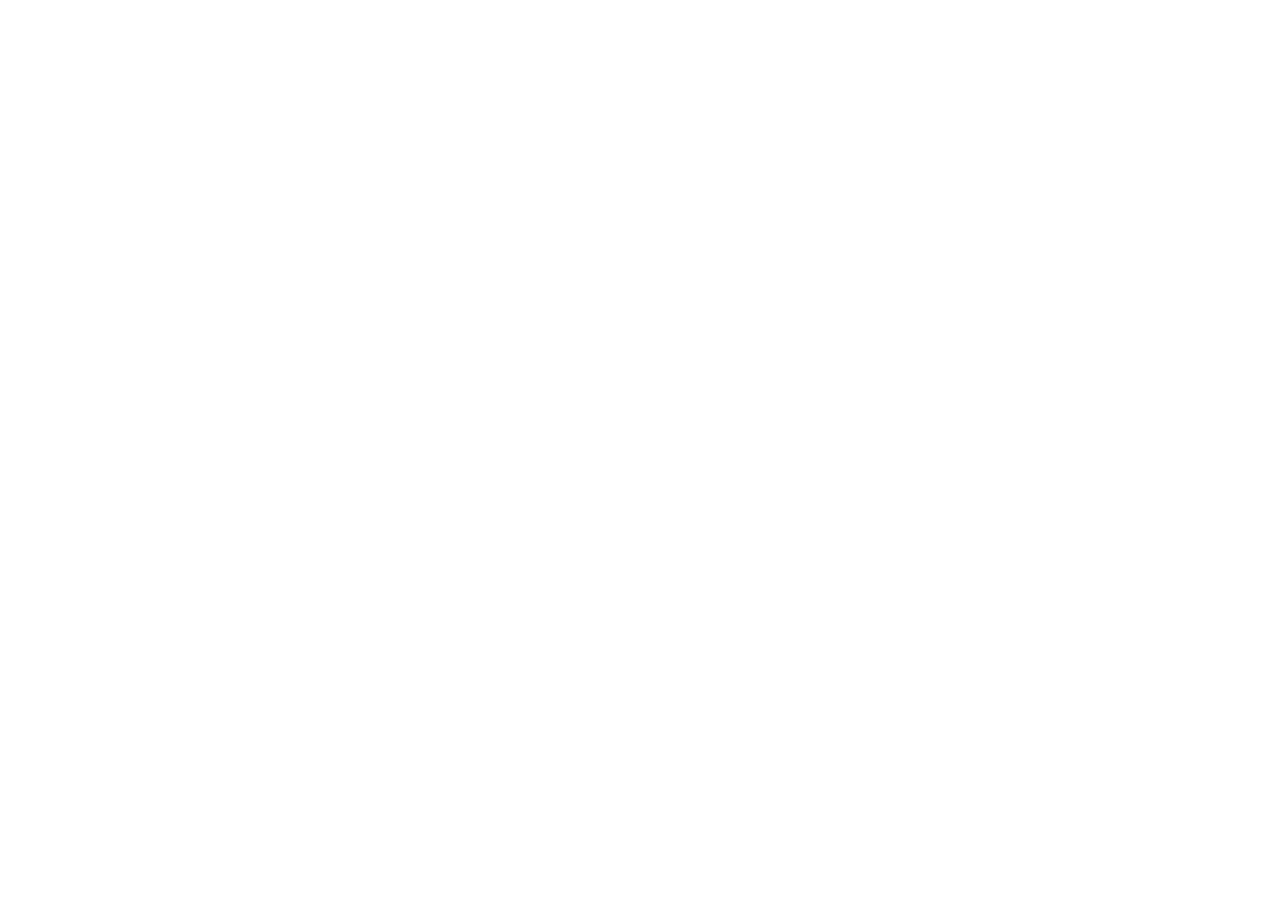
==== index.html @ 9fa8bd53 "Add Toot-Toot Twenty game pages." ====
<!doctype html>
<html lang="en">
  <head>
    <meta charset="UTF-8" />
    <meta
      name="viewport"
      content="width=device-width, initial-scale=1, viewport-fit=cover"
    />
    <meta name="format-detection" content="telephone=no" />
    <meta name="theme-color" content="#7EC8E3" />
    <title>Toot-Toot Twenty</title>
    <link rel="icon" href="./favicon.svg" type="image/svg+xml" />
    <script type="module" crossorigin src="./assets/index-SbmQ5bqv.js"></script>
    <link rel="stylesheet" crossorigin href="./assets/index-BKyDzNv6.css">
  </head>
  <body>
    <div id="app"></div>
  </body>
</html>
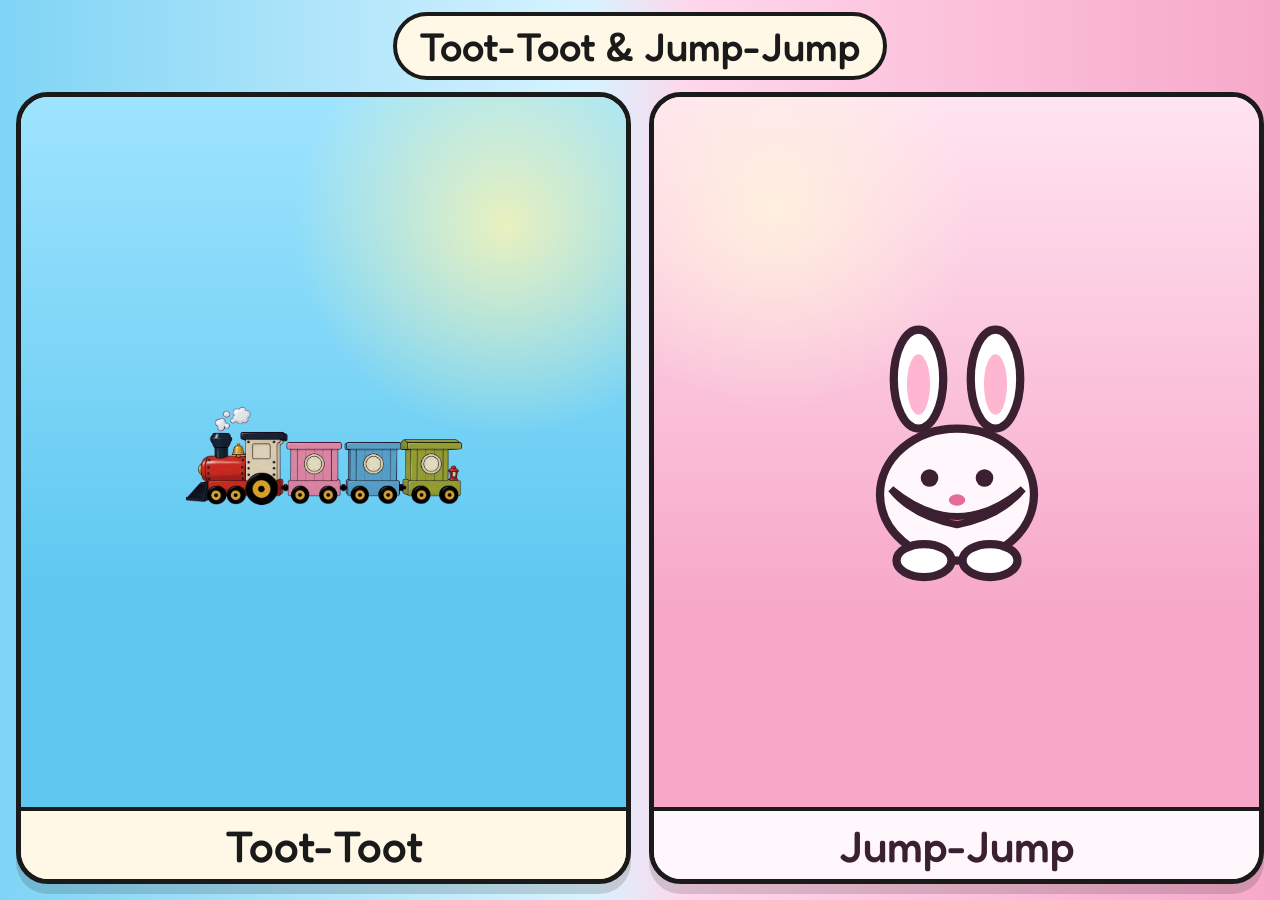
==== commit 35a85ddf: "Name the first page Toot-Toot & Jump-Jump." ====
--- a/index.html
+++ b/index.html
@@ -1,19 +1,13 @@
 <!doctype html>
 <html lang="en">
   <head>
-    <meta charset="UTF-8" />
-    <meta
-      name="viewport"
-      content="width=device-width, initial-scale=1, viewport-fit=cover"
-    />
-    <meta name="format-detection" content="telephone=no" />
-    <meta name="theme-color" content="#7EC8E3" />
-    <title>Toot-Toot Twenty</title>
-    <link rel="icon" href="./favicon.svg" type="image/svg+xml" />
-    <script type="module" crossorigin src="./assets/index-SbmQ5bqv.js"></script>
-    <link rel="stylesheet" crossorigin href="./assets/index-BKyDzNv6.css">
+    <meta charset="utf-8" />
+    <meta http-equiv="refresh" content="0; url=./toot-toot-twenty/" />
+    <link rel="canonical" href="https://yuzubopaw.github.io/toot-toot-twenty/" />
+    <title>Toot-Toot &amp; Jump-Jump</title>
+    <script>location.replace("./toot-toot-twenty/");</script>
   </head>
   <body>
-    <div id="app"></div>
+    <p><a href="./toot-toot-twenty/">Open Toot-Toot Twenty</a></p>
   </body>
 </html>
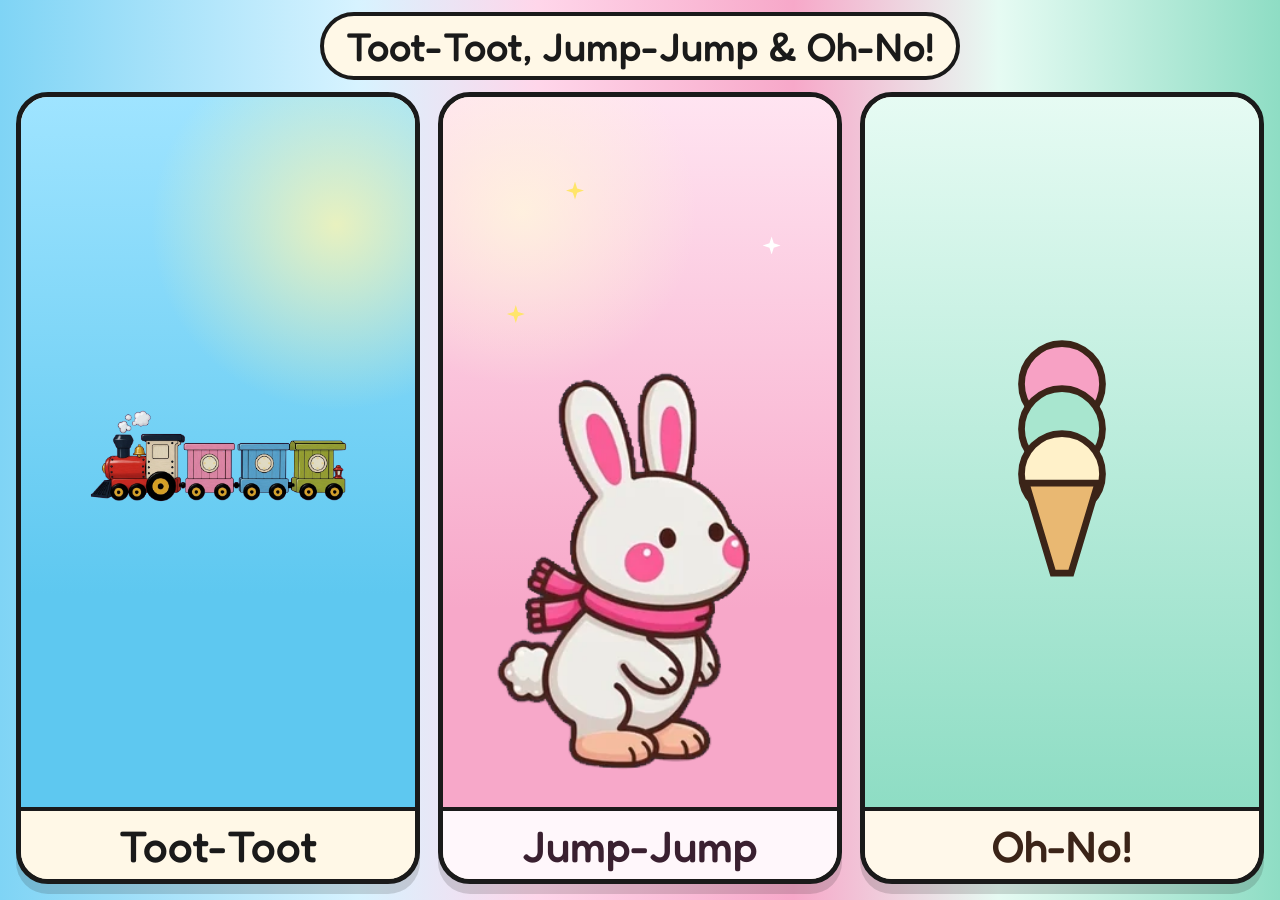
==== commit a547001a: "Merge pull request #9 from kmoon118/oh-no-ice-cream Publish Oh-No Ice Cream." ====
--- a/index.html
+++ b/index.html
@@ -2,12 +2,12 @@
 <html lang="en">
   <head>
     <meta charset="utf-8" />
-    <meta http-equiv="refresh" content="0; url=./toot-toot-twenty/" />
-    <link rel="canonical" href="https://yuzubopaw.github.io/toot-toot-twenty/" />
-    <title>Toot-Toot &amp; Jump-Jump</title>
-    <script>location.replace("./toot-toot-twenty/");</script>
+    <meta http-equiv="refresh" content="0; url=./yuzubomath/" />
+    <link rel="canonical" href="https://yuzubopaw.github.io/yuzubomath/" />
+    <title>Toot-Toot, Jump-Jump &amp; Oh-No!</title>
+    <script>location.replace("./yuzubomath/");</script>
   </head>
   <body>
-    <p><a href="./toot-toot-twenty/">Open Toot-Toot Twenty</a></p>
+    <p><a href="./yuzubomath/">Toot-Toot, Jump-Jump &amp; Oh-No!</a></p>
   </body>
 </html>
